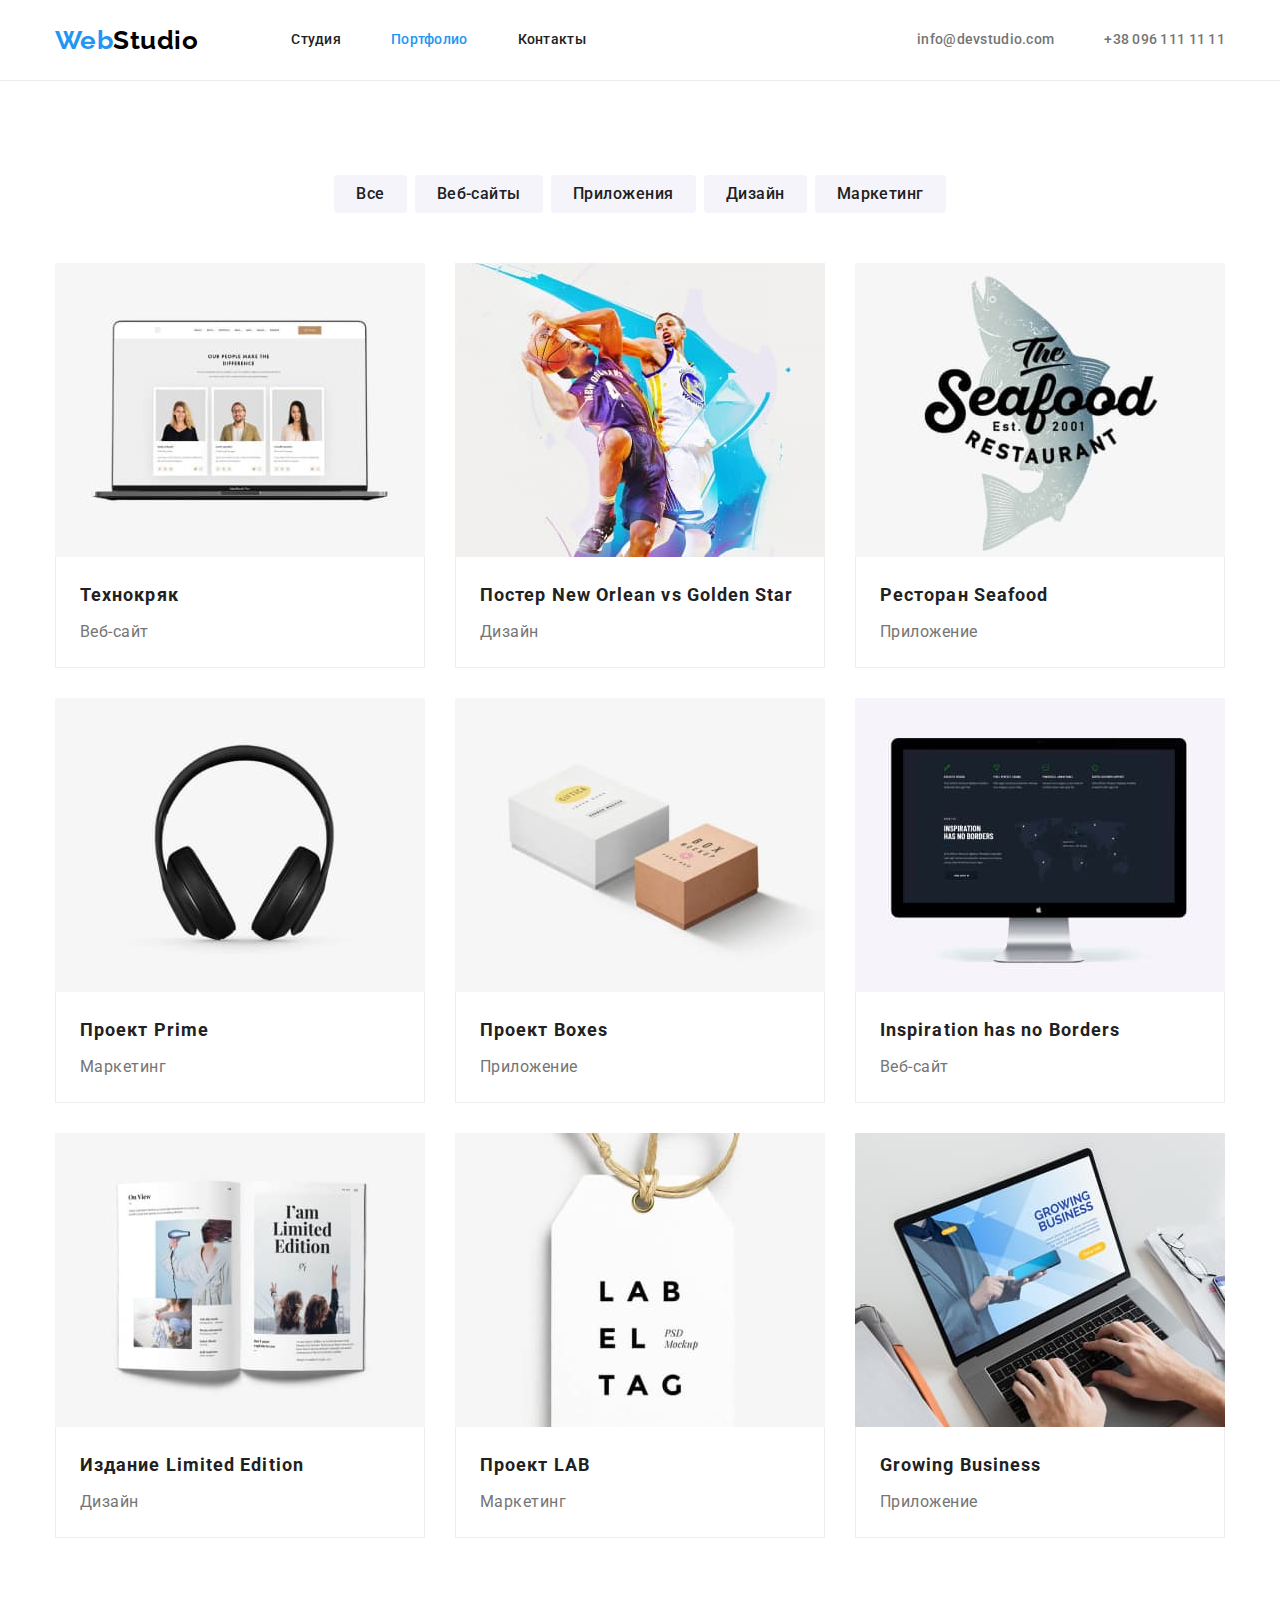
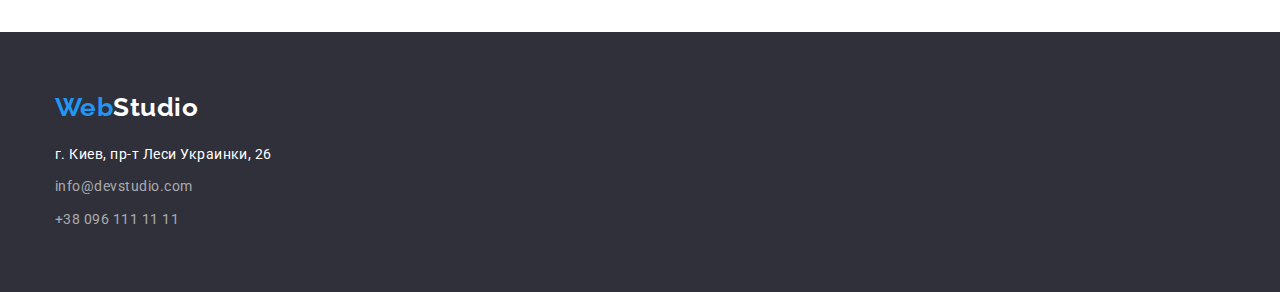
==== portfolio.html @ a3c12154 "add icons" ====
<!DOCTYPE html>
<html lang="ru">
  <head>
    <meta charset="UTF-8" />
    <meta name="viewport" content="width=device-width, initial-scale=1.0" />
    <title>Portfolio</title>
    <link rel="preconnect" href="https://fonts.gstatic.com" />
    <link
      href="https://fonts.googleapis.com/css2?family=Raleway:wght@700&family=Roboto:wght@400;500;700;900&display=swap"
      rel="stylesheet"
    />
    <link
      href="https://cdnjs.cloudflare.com/ajax/libs/modern-normalize/1.0.0/modern-normalize.min.css"
    />
    <link rel="stylesheet" href="./css/styles.css" />
  </head>
  <body>
    <header>
      <div class="container">
        <nav>
          <a href="./index.html" class="logo"
            >Web<span class="primary-logo">Studio</span>
          </a>
          <ul class="site-nav list">
            <li class="item">
              <a href="./index.html" class="link">Студия</a>
            </li>
            <li class="item">
              <a href="" class="link current">Портфолио</a>
            </li>
            <li class="item">
              <a href="" class="link">Контакты</a>
            </li>
          </ul>
        </nav>
        <address class="address">
          <ul class="contacts list">
            <li class="item">
              <a href="mailto:info@devstudio.com" class="link"
                >info@devstudio.com</a
              >
            </li>
            <li class="item">
              <a href="tel:+380961111111" class="link">+38 096 111 11 11</a>
            </li>
          </ul>
        </address>
      </div>
    </header>
    <main>
      <!-- Наши проекты -->
      <section class="section portfolio">
        <div class="container">
          <h1 class="section-title visually-hidden">Наши проекты</h1>

          <!-- Кнопки фильтра -->
          <ul class="list filter">
            <li>
              <button class="filter-button" type="button">Все</button>
            </li>
            <li>
              <button class="filter-button" type="button">Веб-сайты</button>
            </li>
            <li>
              <button class="filter-button" type="button">Приложения</button>
            </li>
            <li>
              <button class="filter-button" type="button">Дизайн</button>
            </li>
            <li>
              <button class="filter-button" type="button">Маркетинг</button>
            </li>
          </ul>

          <!-- Карточки проекта -->
          <ul class="list projects">
            <li class="project">
              <a href="#">
                <img src="./images/технокряк.jpg" alt="Технокряк" width="370" />
                <div class="portfolio-description">
                  <h2 class="work-title">Технокряк</h2>
                  <p class="project-description">Веб-сайт</p>
                </div>
              </a>
            </li>
            <li class="project">
              <a href="#">
                <img
                  src="./images/постер.jpg"
                  alt="Постер New Orlean vs Golden Star"
                  width="370"
                />
                <div class="portfolio-description">
                  <h2 class="work-title">Постер New Orlean vs Golden Star</h2>
                  <p class="project-description">Дизайн</p>
                </div>
              </a>
            </li>
            <li class="project">
              <a href="#">
                <img
                  src="./images/ресторан.jpg"
                  alt="Ресторан Seafood"
                  width="370"
                />
                <div class="portfolio-description">
                  <h2 class="work-title">Ресторан Seafood</h2>
                  <p class="project-description">Приложение</p>
                </div>
              </a>
            </li>
            <li class="project">
              <a href="#">
                <img
                  src="./images/наушники.jpg"
                  alt="Проект Prime"
                  width="370"
                />
                <div class="portfolio-description">
                  <h2 class="work-title">Проект Prime</h2>
                  <p class="project-description">Маркетинг</p>
                </div>
              </a>
            </li>
            <li class="project">
              <a href="#">
                <img
                  src="./images/коробки.jpg"
                  alt="Проект Boxes"
                  width="370"
                />
                <div class="portfolio-description">
                  <h2 class="work-title">Проект Boxes</h2>
                  <p class="project-description">Приложение</p>
                </div>
              </a>
            </li>
            <li class="project">
              <a href="#">
                <img
                  src="./images/inspirations.jpg"
                  alt="inspiration"
                  width="370"
                />
                <div class="portfolio-description">
                  <h2 class="work-title">Inspiration has no Borders</h2>
                  <p class="project-description">Веб-сайт</p>
                </div>
              </a>
            </li>
            <li class="project">
              <a href="#">
                <img
                  src="./images/издание.jpg"
                  alt="limited edition"
                  width="370"
                />
                <div class="portfolio-description">
                  <h2 class="work-title">Издание Limited Edition</h2>
                  <p class="project-description">Дизайн</p>
                </div>
              </a>
            </li>
            <li class="project">
              <a href="#">
                <img
                  src="./images/проект_lab.jpg"
                  alt="роект LAB"
                  width="370"
                />
                <div class="portfolio-description">
                  <h2 class="work-title">Проект LAB</h2>
                  <p class="project-description">Маркетинг</p>
                </div>
              </a>
            </li>
            <li class="project">
              <a href="#">
                <img
                  src="./images/growing_business.jpg"
                  alt="growing business"
                  width="370"
                />
                <div class="portfolio-description">
                  <h2 class="work-title">Growing Business</h2>
                  <p class="project-description">Приложение</p>
                </div>
              </a>
            </li>
          </ul>
        </div>
      </section>
    </main>

    <!-- Футер -->
    <footer>
      <div class="container">
        <a href="./index.html" class="logo footer"
          >Web<span class="secondary-logo">Studio</span></a
        >
        <address>
          <ul class="list">
            <li class="address-item">
              <a href="#" class="address primary"
                >г. Киев, пр-т Леси Украинки, 26</a
              >
            </li>
            <li class="address-item">
              <a href="mailto:info@devstudio.com" class="address"
                >info@devstudio.com</a
              >
            </li>
            <li>
              <a href="tel:+380961111111" class="address">+38 096 111 11 11</a>
            </li>
          </ul>
        </address>
      </div>
    </footer>
  </body>
</html>
---- css/styles.css ----
:root {
  --primary-text-color: #757575;
  --title-text-color: #212121;
  --white-color: #ffffff;
  --primary-background-color: #f5f4fa;
  --secondary-background-color: #2f303a;
  --accent-color: #2196f3;
  --bottom-contacts-text-color: rgba(255, 255, 255, 0.6);
  --border-color: #eeeeee;
  --border-header-color: #ececec;
  --icon-primary-color: #afb1b8;
}

html {
  box-sizing: border-box;
}

*,
*::before,
*::after {
  box-sizing: inherit;
}

.container {
  margin-left: auto;
  margin-right: auto;
  width: 1200px;
  padding-left: 15px;
  padding-right: 15px;
  /* outline: 2px solid tomato; */
}

body {
  margin: 0;
  background-color: var(--white-color);
  color: var(--primary-text-color);
  font-family: roboto, sans-serif;
  font-weight: 400;
  letter-spacing: 0.03em;
}

img {
  display: block;
  max-width: 100%;
  height: auto;
}

h2,
h3 {
  margin-top: 0px;
  color: var(--title-text-color);
  text-align: center;
}

a {
  display: block;
  text-decoration: none;
}

section {
  padding-bottom: 94px;
}

.list,
.team-list {
  padding: 0;
  margin: 0;
  list-style: none;
}

.visually-hidden {
  position: absolute;
  width: 1px;
  height: 1px;
  margin: -1px;
  border: 0;
  padding: 0;
  clip: rect(0 0 0 0);
  overflow: hidden;
}

/* Header */

header {
  border-bottom: 1px solid var(--border-header-color);
}

header > .container,
nav {
  display: flex;
  align-items: center;
}

.contacts-icon {
  margin-right: 10px;
}

/* Logo */

.logo {
  color: var(--accent-color);
  font-family: raleway, sans-serif;
  font-weight: 700;
  font-size: 26px;
  line-height: 1.19;
}

.primary-logo {
  color: #000000;
}

.secondary-logo {
  color: var(--white-color);
}

/* Site navigation */

.site-nav {
  display: flex;
  margin-left: 93px;
}

.site-nav .item:not(:last-child) {
  margin-right: 50px;
}

.site-nav a {
  color: var(--title-text-color);
  font-weight: 500;
  font-size: 14px;
  line-height: 1.14;
  letter-spacing: 0.02em;
}

.link {
  padding-top: 32px;
  padding-bottom: 32px;
}

.site-nav .link:hover,
.site-nav .link:focus,
.site-nav .link.current,
.contacts a:hover,
.contacts a:focus {
  color: var(--accent-color);
}

.contacts.list .item + .item {
  margin-left: 50px;
}

.contacts a {
  color: var(--primary-text-color);
  font-style: normal;
  font-weight: 500;
  font-size: 14px;
  line-height: 1.14;
  letter-spacing: 0.02em;
}

/* .mail::before {
  content: "";
  width: 16px;
  background-image: url(/images/sprite.svg#envelope1);
} */

.contacts.list {
  display: flex;
}

.container > address {
  margin-left: auto;
}

/* Main */

.section-title {
  margin-bottom: 50px;

  font-weight: 700;
  font-size: 36px;
  line-height: 1.16;
}

/* Hero section */

.hero {
  max-width: 1600px;
  height: 600px;
  margin-left: auto;
  margin-right: auto;
  padding-top: 200px;
  padding-bottom: 200px;

  background-color: var(--secondary-background-color);
  text-align: center;

  background-image: linear-gradient(
      to right,
      rgba(47, 48, 58, 0.4),
      rgba(47, 48, 58, 0.4)
    ),
    url(../images/Hero-image.jpg);
  background-repeat: no-repeat;
  background-position: center;
  background-size: cover;
}

.hero-title {
  margin-top: 0px;
  margin-bottom: 30px;
  color: var(--white-color);

  letter-spacing: 0.06em;
  text-transform: uppercase;
  font-weight: 900;
  font-size: 44px;
  line-height: 1.36;
}

.hero-button {
  display: inline-block;
  min-width: 200px;
  padding: 10px 32px 9px;

  text-align: center;
  font-weight: 700;
  font-size: 16px;
  line-height: 1.88;
  letter-spacing: 0.06em;

  color: var(--white-color);
  background-color: var(--accent-color);
  box-shadow: 0px 4px 4px rgba(0, 0, 0, 0.15);
  border: 1px solid transparent;
  border-radius: 4px;
}

/* Наши особенности */

.section.features {
  padding-top: 94px;
}

.features-title {
  font-weight: 700;
  font-size: 14px;
  line-height: 1.14;
  letter-spacing: 0.03em;
  text-transform: uppercase;
  text-align: left;
}

.features-item {
  width: 270px;

  font-size: 14px;
  line-height: 1.71;
}

.features-item::before {
  display: block;
  content: "";
  background-size: contain;
  background-repeat: no-repeat;
  background-position: center;

  width: 270px;
  height: 120px;
  margin-bottom: 30px;

  background-color: var(--primary-background-color);
  border-radius: 4px;
}

/* .icon-antenna::before {
  background-image: url(./images/sprite.svg#antenna1);
} */

.features-item:not(:last-child) {
  margin-right: 30px;
}

.features-list {
  display: flex;
  flex-wrap: wrap;
}

.features-item p {
  margin-top: 0px;
}

.features-item h3 {
  margin-bottom: 10px;
}

/* Чем мы занимаемся */

.list.doing {
  display: flex;
  flex-wrap: wrap;
}

.list.doing > li {
  margin-right: 30px;
}

.list.doing > li:nth-child(3) {
  margin-right: 0px;
}

/* Наша команда */

.section-team {
  padding-top: 94px;
}

.team-list {
  display: flex;
  flex-wrap: wrap;
}

.team-list > li {
  margin-right: 30px;

  background-color: var(--white-color);
  box-shadow: 0px 1px 3px rgba(0, 0, 0, 0.12), 0px 1px 1px rgba(0, 0, 0, 0.14),
    0px 2px 1px rgba(0, 0, 0, 0.2);
  border-radius: 0px 0px 4px 4px;
}

.team-list > li:nth-child(4) {
  margin-right: 0px;
}

.team-list img {
  margin-bottom: 30px;
}

.team-list h3 {
  margin-bottom: 10px;
}

.section-team {
  background-color: var(--primary-background-color);
}

.employee-title {
  font-weight: 500;
  font-size: 16px;
  line-height: 1.19;
  letter-spacing: 0.03em;
}

.team-list p {
  margin-top: 0px;
  margin-bottom: 16px;

  text-align: center;
  font-size: 16px;
  line-height: 1.19;
}

.social-list {
  display: flex;
  padding: 0px;
  margin-bottom: 30px;
  justify-content: center;
}

.social-link {
  display: flex;
}

.socials {
  display: inline-flex;
  width: 44px;
  height: 44px;
  align-items: center;
  justify-content: center;
}

.socials:not(:last-child) {
  margin-right: 10px;
}

.socials:hover {
  background-color: var(--accent-color);
  border-radius: 50%;
}

/* Постоянные клиенты */

.section.clients {
  padding-top: 94px;
}

.clients-list {
  display: flex;
}

.clients-item {
  display: inline-flex;
  flex-wrap: wrap;
  width: 170px;
  height: 90px;
  align-items: center;
  justify-content: center;

  border: 1px solid var(--icon-primary-color);
  border-radius: 4px;
}

.clients-item:hover {
  cursor: pointer;
  border: 1px solid var(--accent-color);
}

.clients-item .button-icon:hover {
  fill: var(--accent-color);
}

.clients-item:not(:last-child) {
  margin-right: 30px;
}

/* Footer */

footer {
  padding-top: 60px;
  padding-bottom: 60px;

  background-color: var(--secondary-background-color);
}

.logo.footer {
  display: block;
  margin-bottom: 20px;
}

li .address {
  color: var(--bottom-contacts-text-color);
  font-style: normal;
  font-size: 14px;
  line-height: 1.71;
}

.address-item {
  padding-bottom: 9px;
}

li .primary {
  color: var(--white-color);
}

/* Portfolio */
/* Фильтр */

.list.filter {
  display: flex;
  margin-bottom: 50px;
  justify-content: center;
}

.list.filter > li:not(:last-child) {
  margin-right: 8px;
}

.filter-button {
  padding: 6px 22px;
  text-align: center;

  font-family: roboto, sans-serif;
  color: var(--title-text-color);
  font-weight: 500;
  font-size: 16px;
  line-height: 1.62;
  letter-spacing: 0.03em;

  background-color: var(--primary-background-color);
  border-radius: 4px;
  border-style: none;
  cursor: pointer;
}

.filter-button:hover,
.filter-button:focus {
  padding: 6px 22px;
  text-align: center;

  font-family: inherit;
  color: var(--white-color);
  font-weight: 500;
  font-size: 16px;
  line-height: 1.62;
  letter-spacing: 0.03em;

  background-color: var(--accent-color);
  border-radius: 4px;
  border-style: none;
  box-shadow: 0px 3px 1px rgba(0, 0, 0, 0.1), 0px 1px 2px rgba(0, 0, 0, 0.08),
    0px 2px 2px rgba(0, 0, 0, 0.12);
}

/* Наши проекты */

.list.projects {
  display: flex;
  flex-wrap: wrap;
}

.projects a {
  color: var(--primary-text-color);
}

.project {
  box-sizing: border-box;
  width: 370px;
  margin-right: 30px;
  margin-bottom: 30px;

  background-color: var(--white-color);
}

.project:hover {
  box-shadow: 0px 1px 1px rgba(0, 0, 0, 0.12), 0px 4px 4px rgba(0, 0, 0, 0.06),
    1px 4px 6px rgba(0, 0, 0, 0.16);
}

.project:nth-child(3n) {
  margin-right: 0px;
}

.work-title {
  margin-bottom: 4px;
  text-align: left;

  font-weight: 700;
  font-size: 18px;
  line-height: 2;
  letter-spacing: 0.06em;
}
.list.projects p {
  margin-top: 0px;
  margin-bottom: 0px;

  font-size: 16px;
  line-height: 1.87;
}

.section.portfolio {
  padding-top: 94px;
  padding-bottom: 64px;
}

.portfolio-description {
  padding: 20px 24px;

  background-color: var(--white-color);
  border-right: 1px solid var(--border-color);
  border-bottom: 1px solid var(--border-color);
  border-left: 1px solid var(--border-color);
}
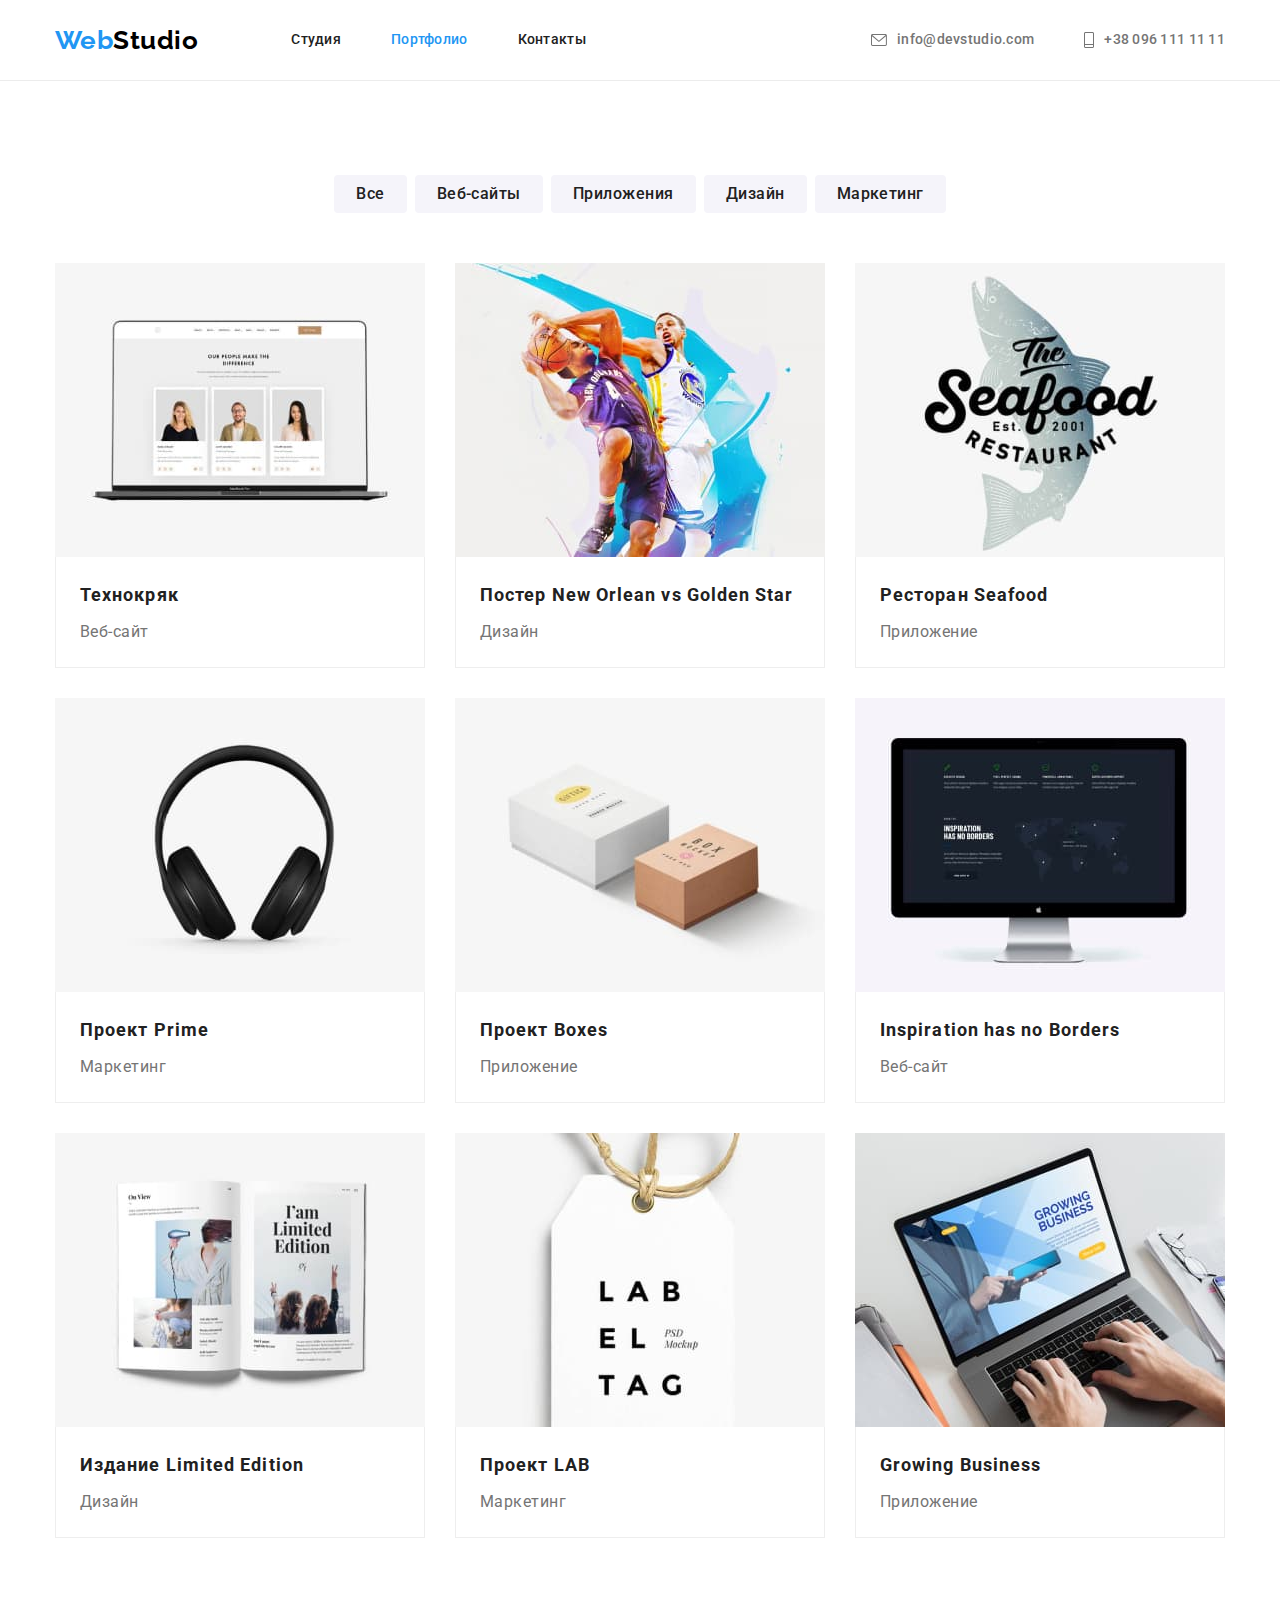
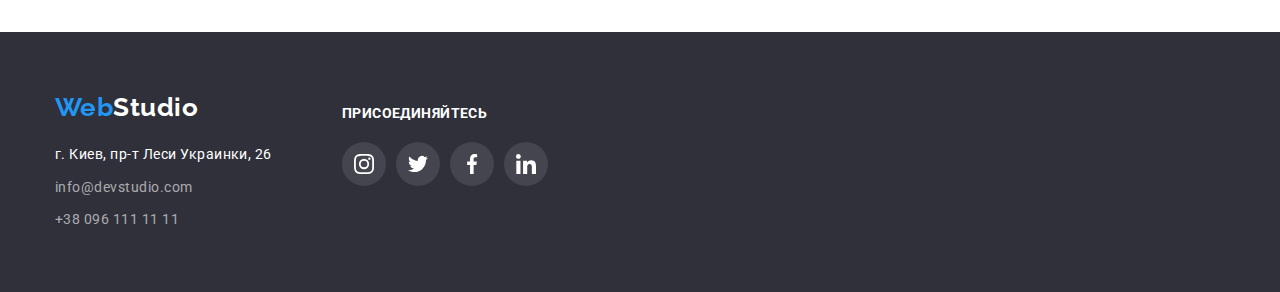
==== commit f38610ec: "add icon effects" ====
--- a/portfolio.html
+++ b/portfolio.html
@@ -36,12 +36,20 @@
         <address class="address">
           <ul class="contacts list">
             <li class="item">
-              <a href="mailto:info@devstudio.com" class="link"
-                >info@devstudio.com</a
-              >
-            </li>
-            <li class="item">
-              <a href="tel:+380961111111" class="link">+38 096 111 11 11</a>
+              <a href="mailto:info@devstudio.com" class="contacts-top">
+                <svg class="contacts-icon" width="16px" height="12px">
+                  <use href="./images/sprite.svg#envelope1"></use>
+                </svg>
+                info@devstudio.com
+              </a>
+            </li>
+            <li class="item">
+              <a href="tel:+380961111111" class="contacts-top">
+                <svg class="contacts-icon" width="10px" height="16px">
+                  <use href="./images/sprite.svg#Vector1"></use>
+                </svg>
+                +38 096 111 11 11
+              </a>
             </li>
           </ul>
         </address>
@@ -194,27 +202,64 @@
 
     <!-- Футер -->
     <footer>
-      <div class="container">
-        <a href="./index.html" class="logo footer"
-          >Web<span class="secondary-logo">Studio</span></a
-        >
-        <address>
-          <ul class="list">
-            <li class="address-item">
-              <a href="#" class="address primary"
-                >г. Киев, пр-т Леси Украинки, 26</a
-              >
-            </li>
-            <li class="address-item">
-              <a href="mailto:info@devstudio.com" class="address"
-                >info@devstudio.com</a
-              >
-            </li>
-            <li>
-              <a href="tel:+380961111111" class="address">+38 096 111 11 11</a>
-            </li>
-          </ul>
-        </address>
+      <div class="container footer">
+        <div class="container-footer">
+          <a href="./index.html" class="logo footer"
+            >Web<span class="secondary-logo">Studio</span>
+          </a>
+          <address>
+            <ul class="list">
+              <li class="address-item">
+                <a class="address primary" href="#"
+                  >г. Киев, пр-т Леси Украинки, 26</a
+                >
+              </li>
+              <li class="address-item">
+                <a class="address" href="mailto:info@devstudio.com"
+                  >info@devstudio.com</a
+                >
+              </li>
+              <li>
+                <a class="address" href="tel:+380961111111"
+                  >+38 096 111 11 11</a
+                >
+              </li>
+            </ul>
+          </address>
+        </div>
+        <div class="container-footer">
+          <p>Присоединяйтесь</p>
+          <ul class="social-list footer">
+            <li class="socials footer">
+              <a class="social-link footer" href="">
+                <svg class="button-icon footer" width="20px" height="20px">
+                  <use href="./images/sprite.svg#instagram1"></use>
+                </svg>
+              </a>
+            </li>
+            <li class="socials footer">
+              <a class="social-link footer" href="">
+                <svg class="button-icon footer" width="20px" height="20px">
+                  <use href="./images/sprite.svg#twitter1"></use>
+                </svg>
+              </a>
+            </li>
+            <li class="socials footer">
+              <a class="social-link footer" href="">
+                <svg class="button-icon footer" width="20px" height="20px">
+                  <use href="./images/sprite.svg#facebook1"></use>
+                </svg>
+              </a>
+            </li>
+            <li class="socials footer">
+              <a class="social-link footer" href="">
+                <svg class="button-icon footer" width="20px" height="20px">
+                  <use href="./images/sprite.svg#linkedin1"></use>
+                </svg>
+              </a>
+            </li>
+          </ul>
+        </div>
       </div>
     </footer>
   </body>
--- a/css/styles.css
+++ b/css/styles.css
@@ -92,7 +92,19 @@
 }
 
 .contacts-icon {
+  display: block;
   margin-right: 10px;
+}
+
+.contacts-top {
+  display: flex;
+  align-items: center;
+  padding: 32px 0px;
+  fill: var(--primary-text-color);
+}
+
+.contacts-top:hover {
+  fill: var(--accent-color);
 }
 
 /* Logo */
@@ -166,6 +178,7 @@
 
 .contacts.list {
   display: flex;
+  align-items: center;
 }
 
 .container > address {
@@ -258,12 +271,10 @@
   line-height: 1.71;
 }
 
-.features-item::before {
-  display: block;
-  content: "";
-  background-size: contain;
-  background-repeat: no-repeat;
-  background-position: center;
+.features-icon {
+  display: flex;
+  align-items: center;
+  justify-content: center;
 
   width: 270px;
   height: 120px;
@@ -272,10 +283,6 @@
   background-color: var(--primary-background-color);
   border-radius: 4px;
 }
-
-/* .icon-antenna::before {
-  background-image: url(./images/sprite.svg#antenna1);
-} */
 
 .features-item:not(:last-child) {
   margin-right: 30px;
@@ -368,25 +375,28 @@
   justify-content: center;
 }
 
-.social-link {
-  display: flex;
-}
-
 .socials {
   display: inline-flex;
+}
+
+.socials:not(:last-child) {
+  margin-right: 10px;
+}
+
+.social-link {
+  display: flex;
   width: 44px;
   height: 44px;
   align-items: center;
   justify-content: center;
-}
-
-.socials:not(:last-child) {
-  margin-right: 10px;
-}
-
-.socials:hover {
+  fill: var(--icon-primary-color);
+}
+
+.social-link:hover {
+  cursor: pointer;
   background-color: var(--accent-color);
   border-radius: 50%;
+  fill: var(--white-color);
 }
 
 /* Постоянные клиенты */
@@ -399,32 +409,38 @@
   display: flex;
 }
 
-.clients-item {
+.clients-link:hover {
+  cursor: pointer;
+  border: 1px solid var(--accent-color);
+  fill: var(--accent-color);
+}
+
+.clients-item:not(:last-child) {
+  margin-right: 30px;
+}
+
+.clients-link {
   display: inline-flex;
   flex-wrap: wrap;
   width: 170px;
   height: 90px;
   align-items: center;
   justify-content: center;
-
   border: 1px solid var(--icon-primary-color);
   border-radius: 4px;
-}
-
-.clients-item:hover {
-  cursor: pointer;
-  border: 1px solid var(--accent-color);
-}
-
-.clients-item .button-icon:hover {
-  fill: var(--accent-color);
-}
-
-.clients-item:not(:last-child) {
-  margin-right: 30px;
+  fill: var(--icon-primary-color);
 }
 
 /* Footer */
+
+.container.footer {
+  display: flex;
+}
+
+.container-footer {
+  display: inline-block;
+  margin-right: 70px;
+}
 
 footer {
   padding-top: 60px;
@@ -449,7 +465,33 @@
   padding-bottom: 9px;
 }
 
+.social-list.footer {
+  margin: 0;
+}
+
 li .primary {
+  color: var(--white-color);
+}
+
+.social-link.footer {
+  fill: var(--white-color);
+  background: rgba(255, 255, 255, 0.1);
+  border-radius: 50%;
+}
+
+.social-link.footer:hover {
+  background: var(--accent-color);
+}
+
+.container-footer > p {
+  margin-bottom: 20px;
+
+  text-transform: uppercase;
+  font-size: 14px;
+  line-height: 1.14;
+  font-weight: 700;
+  letter-spacing: 0.03em;
+
   color: var(--white-color);
 }
 
